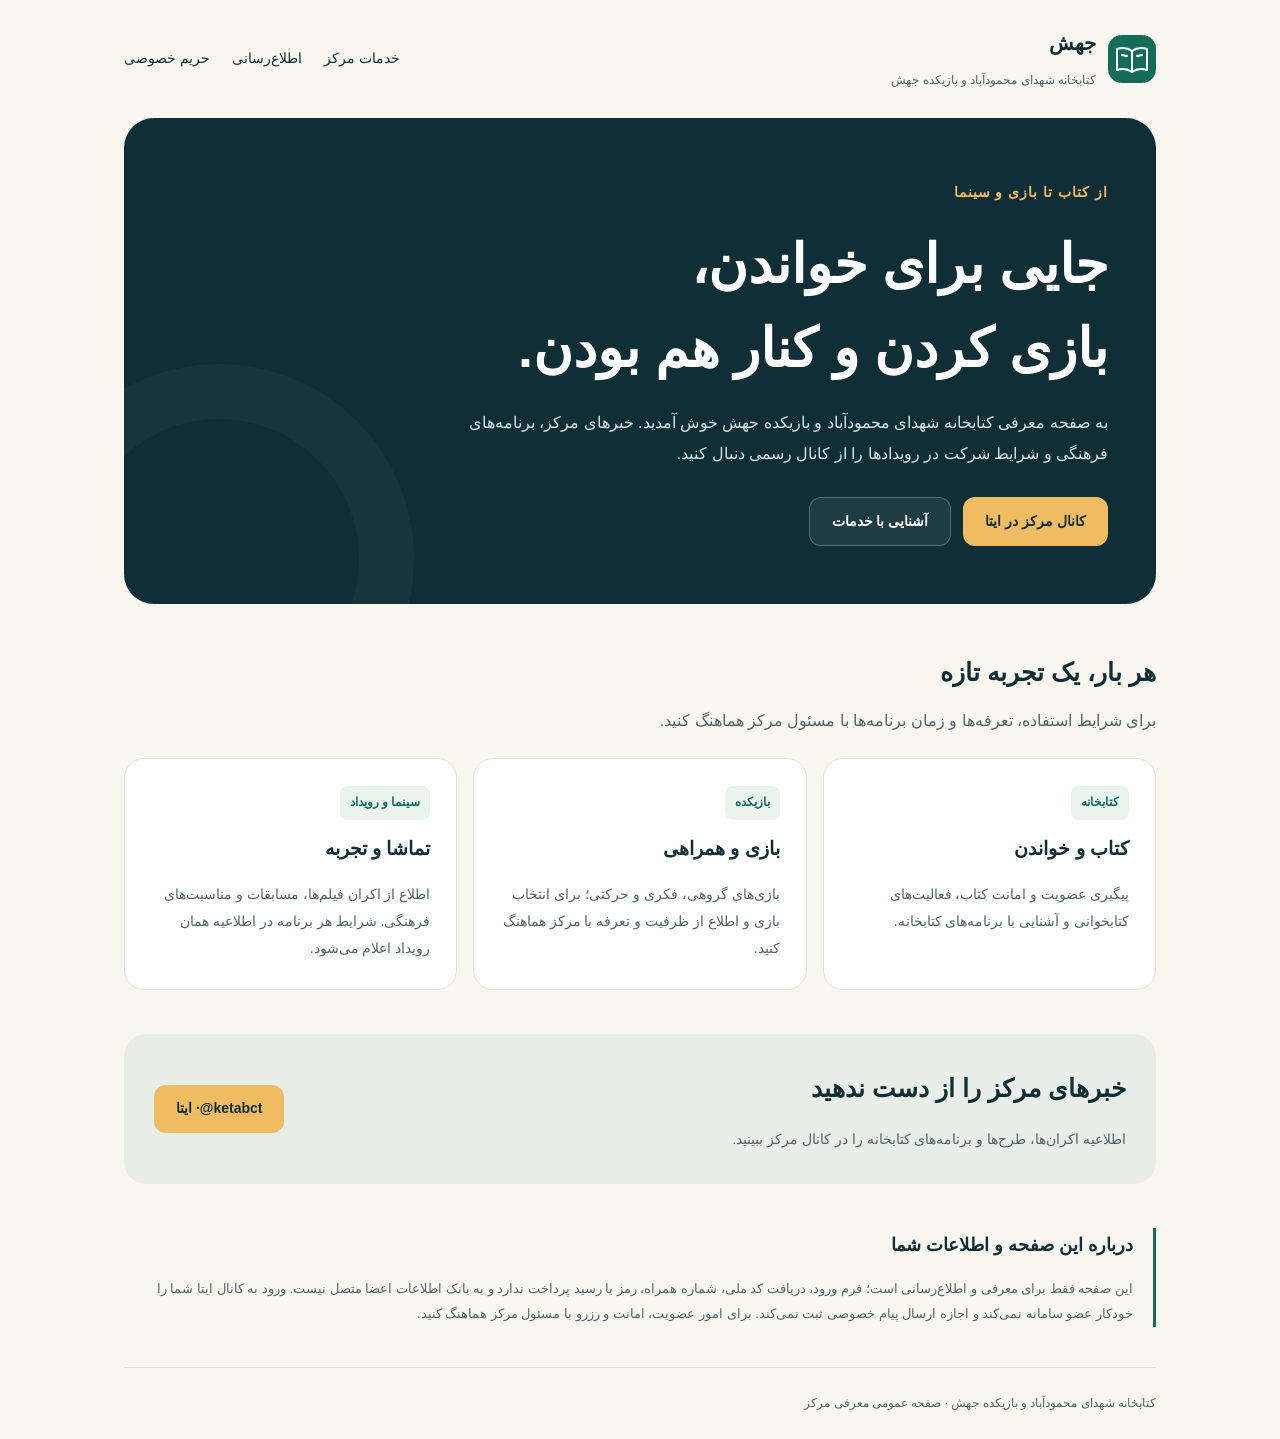
==== index.html @ 8a67163d "Create index.html" ====
<!doctype html>
<html lang="fa" dir="rtl">
<head>
  <meta charset="utf-8">
  <meta name="viewport" content="width=device-width, initial-scale=1">
  <meta name="description" content="صفحه معرفی کتابخانه شهدای محمودآباد و بازیکده جهش؛ کتاب، بازی، سینما و رویدادهای فرهنگی.">
  <meta name="referrer" content="no-referrer">
  <meta http-equiv="Content-Security-Policy" content="default-src 'none'; style-src 'unsafe-inline'; img-src 'self' data:; base-uri 'none'; form-action 'none'; connect-src 'none'">
  <meta name="theme-color" content="#102e35">
  <title>جهش | کتابخانه شهدای محمودآباد</title>
  <style>
    :root{color-scheme:light;--ink:#102e35;--muted:#52656b;--green:#166c59;--gold:#f0bc62;--paper:#f8f6ee}
    *{box-sizing:border-box}
    body{margin:0;background:var(--paper);color:var(--ink);font-family:Tahoma,"Segoe UI",sans-serif;line-height:1.95}
    a{color:inherit}a:focus-visible{outline:3px solid #b66f08;outline-offset:5px}
    .skip{position:absolute;top:-80px;right:20px;background:white;padding:10px;z-index:2}.skip:focus{top:10px}
    .wrap{max-width:1080px;margin:auto;padding:0 24px}
    header{display:flex;align-items:center;justify-content:space-between;gap:16px;padding:24px 0}
    .brand{display:flex;align-items:center;gap:12px;text-decoration:none}.mark{width:48px;height:48px;flex-shrink:0;color:var(--green)}
    .brand strong{display:block;font-size:20px}.brand span{font-size:12px;color:var(--muted)}
    nav{display:flex;flex-wrap:wrap;gap:22px;font-size:14px}nav a{text-decoration:none}
    .hero{position:relative;overflow:hidden;border-radius:30px;padding:58px 48px;background:var(--ink);color:white}
    .hero::after{content:"";position:absolute;width:280px;height:280px;border:55px solid #ffffff08;border-radius:50%;left:-100px;bottom:-150px;pointer-events:none}
    .eyebrow{color:var(--gold);font-size:14px;font-weight:700;letter-spacing:1px}
    h1{font-size:clamp(30px,5vw,54px);line-height:1.55;margin:16px 0;max-width:800px}
    .hero p{max-width:660px;color:#d5e5e4;font-size:16px}.actions{display:flex;flex-wrap:wrap;gap:12px;margin-top:28px}
    .button{display:inline-flex;align-items:center;justify-content:center;min-height:48px;border-radius:12px;padding:10px 22px;text-decoration:none;font-size:14px;font-weight:700;background:var(--gold);color:var(--ink)}
    .button.secondary{background:#ffffff12;color:white;border:1px solid #ffffff40}
    section{scroll-margin-top:20px;margin-top:44px}h2{font-size:25px;margin:0 0 8px}h3{font-size:19px;margin:10px 0}
    .intro{color:var(--muted);margin:0 0 22px}.grid{display:grid;grid-template-columns:repeat(3,minmax(0,1fr));gap:16px}
    .card{padding:26px;border-radius:20px;background:white;border:1px solid #e0e6df}.card .tag{font-size:12px;font-weight:700;color:var(--green);background:#eaf3ed;border-radius:8px;padding:5px 10px;display:inline-block}
    .card p{color:var(--muted);font-size:14px;margin-bottom:0}.contact{background:#e8eee7;border-radius:22px;padding:30px;display:flex;align-items:center;justify-content:space-between;gap:24px}
    .contact p{color:var(--muted);font-size:14px;margin-bottom:0}.privacy{border-right:3px solid var(--green);padding:0 20px;color:var(--muted);font-size:13px}
    .privacy h2{font-size:18px;color:var(--ink)}footer{border-top:1px solid #dce3dc;margin-top:40px;padding:24px 0;color:var(--muted);font-size:12px}
    @media(max-width:760px){.wrap{padding:0 16px}header{align-items:flex-start;flex-direction:column;gap:12px}.hero{padding:34px 24px;border-radius:22px}.grid{grid-template-columns:1fr}.contact{align-items:flex-start;flex-direction:column}section{margin-top:30px}nav{gap:18px}.brand strong{font-size:18px}}
    @media(prefers-reduced-motion:no-preference){a{transition:opacity .15s}a:hover{opacity:.85}}
  </style>
</head>
<body>
  <a class="skip" href="#main">رفتن به محتوای اصلی</a>
  <div class="wrap">
    <header>
      <a class="brand" href="#main" aria-label="جهش؛ صفحه اصلی">
        <svg class="mark" viewBox="0 0 48 48" fill="none" aria-hidden="true"><rect width="48" height="48" rx="14" fill="currentColor"/><path d="M9 14c6-2 11-1 15 2 4-3 9-4 15-2v21c-6-2-11-1-15 2-4-3-9-4-15-2V14Z" stroke="white" stroke-width="2" stroke-linejoin="round"/><path d="M24 16v21M14 20l5 1M29 21l5-1" stroke="white" stroke-width="2" stroke-linecap="round"/></svg>
        <div><strong>جهش</strong><span>کتابخانه شهدای محمودآباد و بازیکده جهش</span></div>
      </a>
      <nav aria-label="راهنمای صفحه"><a href="#services">خدمات مرکز</a><a href="#contact">اطلاع‌رسانی</a><a href="#privacy">حریم خصوصی</a></nav>
    </header>
    <main id="main">
      <div class="hero">
        <span class="eyebrow">از کتاب تا بازی و سینما</span>
        <h1>جایی برای خواندن،<br>بازی کردن و کنار هم بودن.</h1>
        <p>به صفحه معرفی کتابخانه شهدای محمودآباد و بازیکده جهش خوش آمدید. خبرهای مرکز، برنامه‌های فرهنگی و شرایط شرکت در رویدادها را از کانال رسمی دنبال کنید.</p>
        <div class="actions"><a class="button" href="https://eitaa.com/ketabct" rel="noreferrer">کانال مرکز در ایتا</a><a class="button secondary" href="#services">آشنایی با خدمات</a></div>
      </div>
      <section id="services" aria-labelledby="services-title">
        <h2 id="services-title">هر بار، یک تجربه تازه</h2><p class="intro">برای شرایط استفاده، تعرفه‌ها و زمان برنامه‌ها با مسئول مرکز هماهنگ کنید.</p>
        <div class="grid">
          <article class="card"><span class="tag">کتابخانه</span><h3>کتاب و خواندن</h3><p>پیگیری عضویت و امانت کتاب، فعالیت‌های کتابخوانی و آشنایی با برنامه‌های کتابخانه.</p></article>
          <article class="card"><span class="tag">بازیکده</span><h3>بازی و همراهی</h3><p>بازی‌های گروهی، فکری و حرکتی؛ برای انتخاب بازی و اطلاع از ظرفیت و تعرفه با مرکز هماهنگ کنید.</p></article>
          <article class="card"><span class="tag">سینما و رویداد</span><h3>تماشا و تجربه</h3><p>اطلاع از اکران فیلم‌ها، مسابقات و مناسبت‌های فرهنگی. شرایط هر برنامه در اطلاعیه همان رویداد اعلام می‌شود.</p></article>
        </div>
      </section>
      <section id="contact" class="contact" aria-labelledby="contact-title">
        <div><h2 id="contact-title">خبرهای مرکز را از دست ندهید</h2><p>اطلاعیه اکران‌ها، طرح‌ها و برنامه‌های کتابخانه را در کانال مرکز ببینید.</p></div>
        <a class="button" href="https://eitaa.com/ketabct" rel="noreferrer"><bdi>@ketabct</bdi> · ایتا</a>
      </section>
      <section id="privacy" class="privacy" aria-labelledby="privacy-title">
        <h2 id="privacy-title">درباره این صفحه و اطلاعات شما</h2>
        <p>این صفحه فقط برای معرفی و اطلاع‌رسانی است؛ فرم ورود، دریافت کد ملی، شماره همراه، رمز یا رسید پرداخت ندارد و به بانک اطلاعات اعضا متصل نیست. ورود به کانال ایتا شما را خودکار عضو سامانه نمی‌کند و اجازه ارسال پیام خصوصی ثبت نمی‌کند. برای امور عضویت، امانت و رزرو با مسئول مرکز هماهنگ کنید.</p>
      </section>
    </main>
    <footer>کتابخانه شهدای محمودآباد و بازیکده جهش · صفحه عمومی معرفی مرکز</footer>
  </div>
</body>
</html>
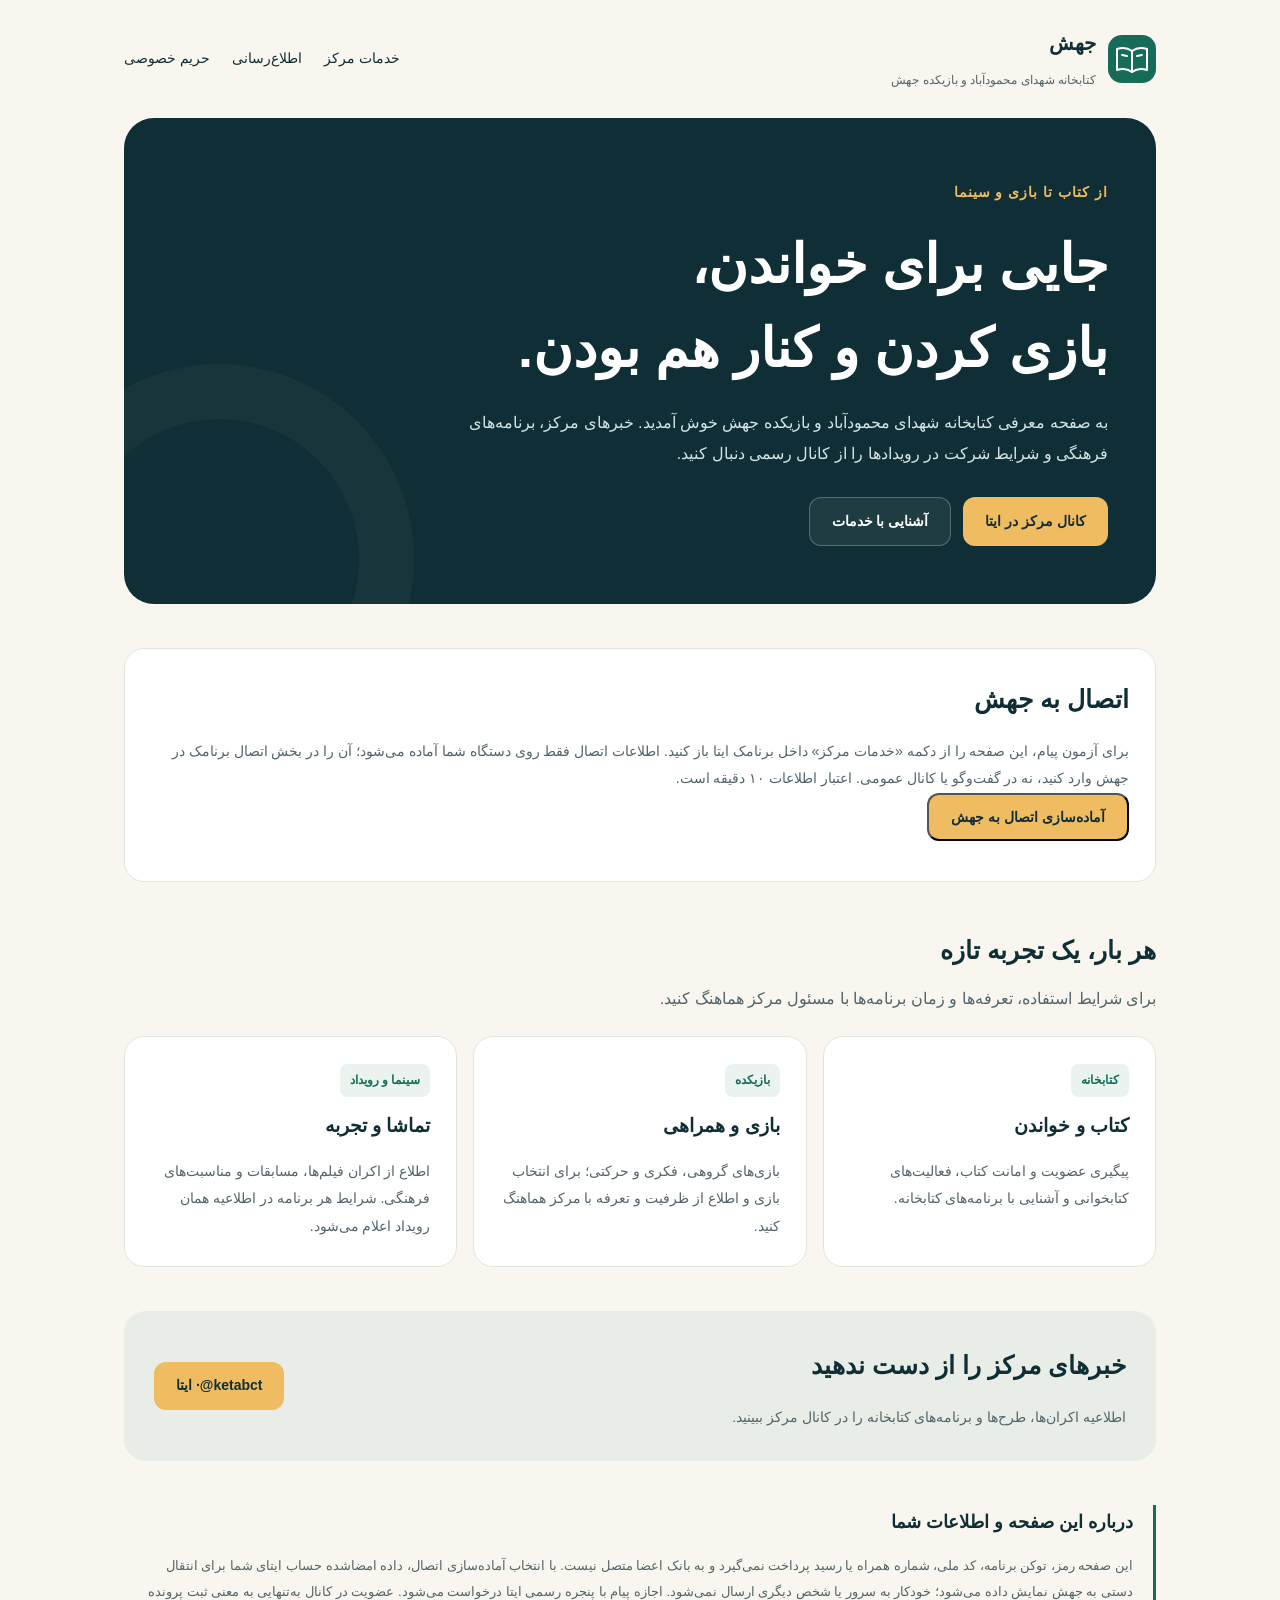
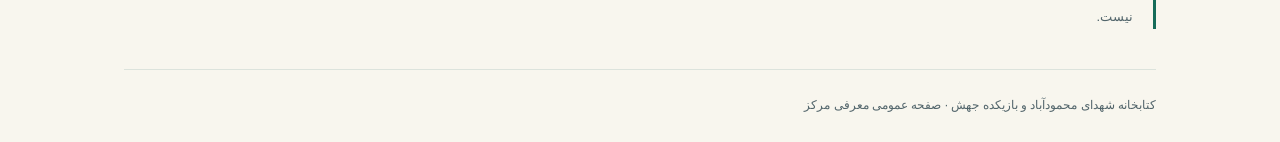
==== commit 43cf1579: "Add secure Eitaa connection handoff" ====
--- a/index.html
+++ b/index.html
@@ -5,7 +5,8 @@
   <meta name="viewport" content="width=device-width, initial-scale=1">
   <meta name="description" content="صفحه معرفی کتابخانه شهدای محمودآباد و بازیکده جهش؛ کتاب، بازی، سینما و رویدادهای فرهنگی.">
   <meta name="referrer" content="no-referrer">
-  <meta http-equiv="Content-Security-Policy" content="default-src 'none'; style-src 'unsafe-inline'; img-src 'self' data:; base-uri 'none'; form-action 'none'; connect-src 'none'">
+  <meta http-equiv="Content-Security-Policy" content="default-src 'none'; script-src https://developer.eitaa.com 'sha256-NZ6/RRHl8JkFRATscyGqXaw9WIoztIr5+ONSayVBC04='; style-src 'unsafe-inline'; img-src 'self' data:; base-uri 'none'; form-action 'none'; connect-src 'none'">
+  <script src="https://developer.eitaa.com/eitaa-web-app.js"></script>
   <meta name="theme-color" content="#102e35">
   <title>جهش | کتابخانه شهدای محمودآباد</title>
   <style>
@@ -53,6 +54,13 @@
         <p>به صفحه معرفی کتابخانه شهدای محمودآباد و بازیکده جهش خوش آمدید. خبرهای مرکز، برنامه‌های فرهنگی و شرایط شرکت در رویدادها را از کانال رسمی دنبال کنید.</p>
         <div class="actions"><a class="button" href="https://eitaa.com/ketabct" rel="noreferrer">کانال مرکز در ایتا</a><a class="button secondary" href="#services">آشنایی با خدمات</a></div>
       </div>
+      <section class="card" id="connect" aria-labelledby="connect-title">
+        <h2 id="connect-title">اتصال به جهش</h2>
+        <p>برای آزمون پیام، این صفحه را از دکمه «خدمات مرکز» داخل برنامک ایتا باز کنید. اطلاعات اتصال فقط روی دستگاه شما آماده می‌شود؛ آن را در بخش اتصال برنامک در جهش وارد کنید، نه در گفت‌وگو یا کانال عمومی. اعتبار اطلاعات ۱۰ دقیقه است.</p>
+        <button type="button" class="button" id="prepare-connection">آماده‌سازی اتصال به جهش</button>
+        <p id="connection-status" role="status" aria-live="polite"></p>
+        <textarea id="connection-data" aria-label="اطلاعات امضاشده اتصال؛ فقط در جهش وارد کنید" readonly hidden dir="ltr" style="width:100%;min-height:110px"></textarea>
+      </section>
       <section id="services" aria-labelledby="services-title">
         <h2 id="services-title">هر بار، یک تجربه تازه</h2><p class="intro">برای شرایط استفاده، تعرفه‌ها و زمان برنامه‌ها با مسئول مرکز هماهنگ کنید.</p>
         <div class="grid">
@@ -67,10 +75,41 @@
       </section>
       <section id="privacy" class="privacy" aria-labelledby="privacy-title">
         <h2 id="privacy-title">درباره این صفحه و اطلاعات شما</h2>
-        <p>این صفحه فقط برای معرفی و اطلاع‌رسانی است؛ فرم ورود، دریافت کد ملی، شماره همراه، رمز یا رسید پرداخت ندارد و به بانک اطلاعات اعضا متصل نیست. ورود به کانال ایتا شما را خودکار عضو سامانه نمی‌کند و اجازه ارسال پیام خصوصی ثبت نمی‌کند. برای امور عضویت، امانت و رزرو با مسئول مرکز هماهنگ کنید.</p>
+        <p>این صفحه رمز، توکن برنامه، کد ملی، شماره همراه یا رسید پرداخت نمی‌گیرد و به بانک اعضا متصل نیست. با انتخاب آماده‌سازی اتصال، داده امضاشده حساب ایتای شما برای انتقال دستی به جهش نمایش داده می‌شود؛ خودکار به سرور یا شخص دیگری ارسال نمی‌شود. اجازه پیام با پنجره رسمی ایتا درخواست می‌شود. عضویت در کانال به‌تنهایی به معنی ثبت پرونده نیست.</p>
       </section>
     </main>
     <footer>کتابخانه شهدای محمودآباد و بازیکده جهش · صفحه عمومی معرفی مرکز</footer>
   </div>
+<script>
+"use strict";
+const connectionButton = document.getElementById("prepare-connection");
+const connectionStatus = document.getElementById("connection-status");
+const connectionData = document.getElementById("connection-data");
+connectionButton.addEventListener("click", () => {
+  const app = window.Eitaa && window.Eitaa.WebApp;
+  connectionData.value = "";
+  connectionData.hidden = true;
+  if (!app || !app.initData) {
+    connectionStatus.textContent = "این صفحه را از داخل برنامک ایتا، دکمه خدمات مرکز باز کنید؛ مرورگر معمولی شناسه معتبر نمی‌دهد.";
+    return;
+  }
+  const showConnection = () => {
+    connectionData.value = app.initData;
+    connectionData.hidden = false;
+    connectionData.focus();
+    connectionData.select();
+    connectionStatus.textContent = "متن انتخاب‌شده را کپی و فقط در تنظیمات برنامک جهش وارد کنید. هیچ پیامی هنوز ارسال نشده است.";
+  };
+  if (app.initDataUnsafe && app.initDataUnsafe.user && app.initDataUnsafe.user.allows_write_to_pm === true) {
+    showConnection();
+  } else if (typeof app.requestWriteAccess === "function") {
+    app.requestWriteAccess(allowed => {
+      connectionStatus.textContent = allowed ? "مجوز داده شد. برنامک را ببندید و دوباره باز کنید تا مجوز در اطلاعات امضاشده ثبت شود؛ سپس آماده‌سازی اتصال را بزنید." : "مجوز ارسال داده نشد؛ هیچ پیامی ارسال نمی‌شود.";
+    });
+  } else {
+    connectionStatus.textContent = "این نسخه ایتا از درخواست مجوز پشتیبانی نمی‌کند؛ ایتا را به‌روز کنید.";
+  }
+});
+</script>
 </body>
 </html>
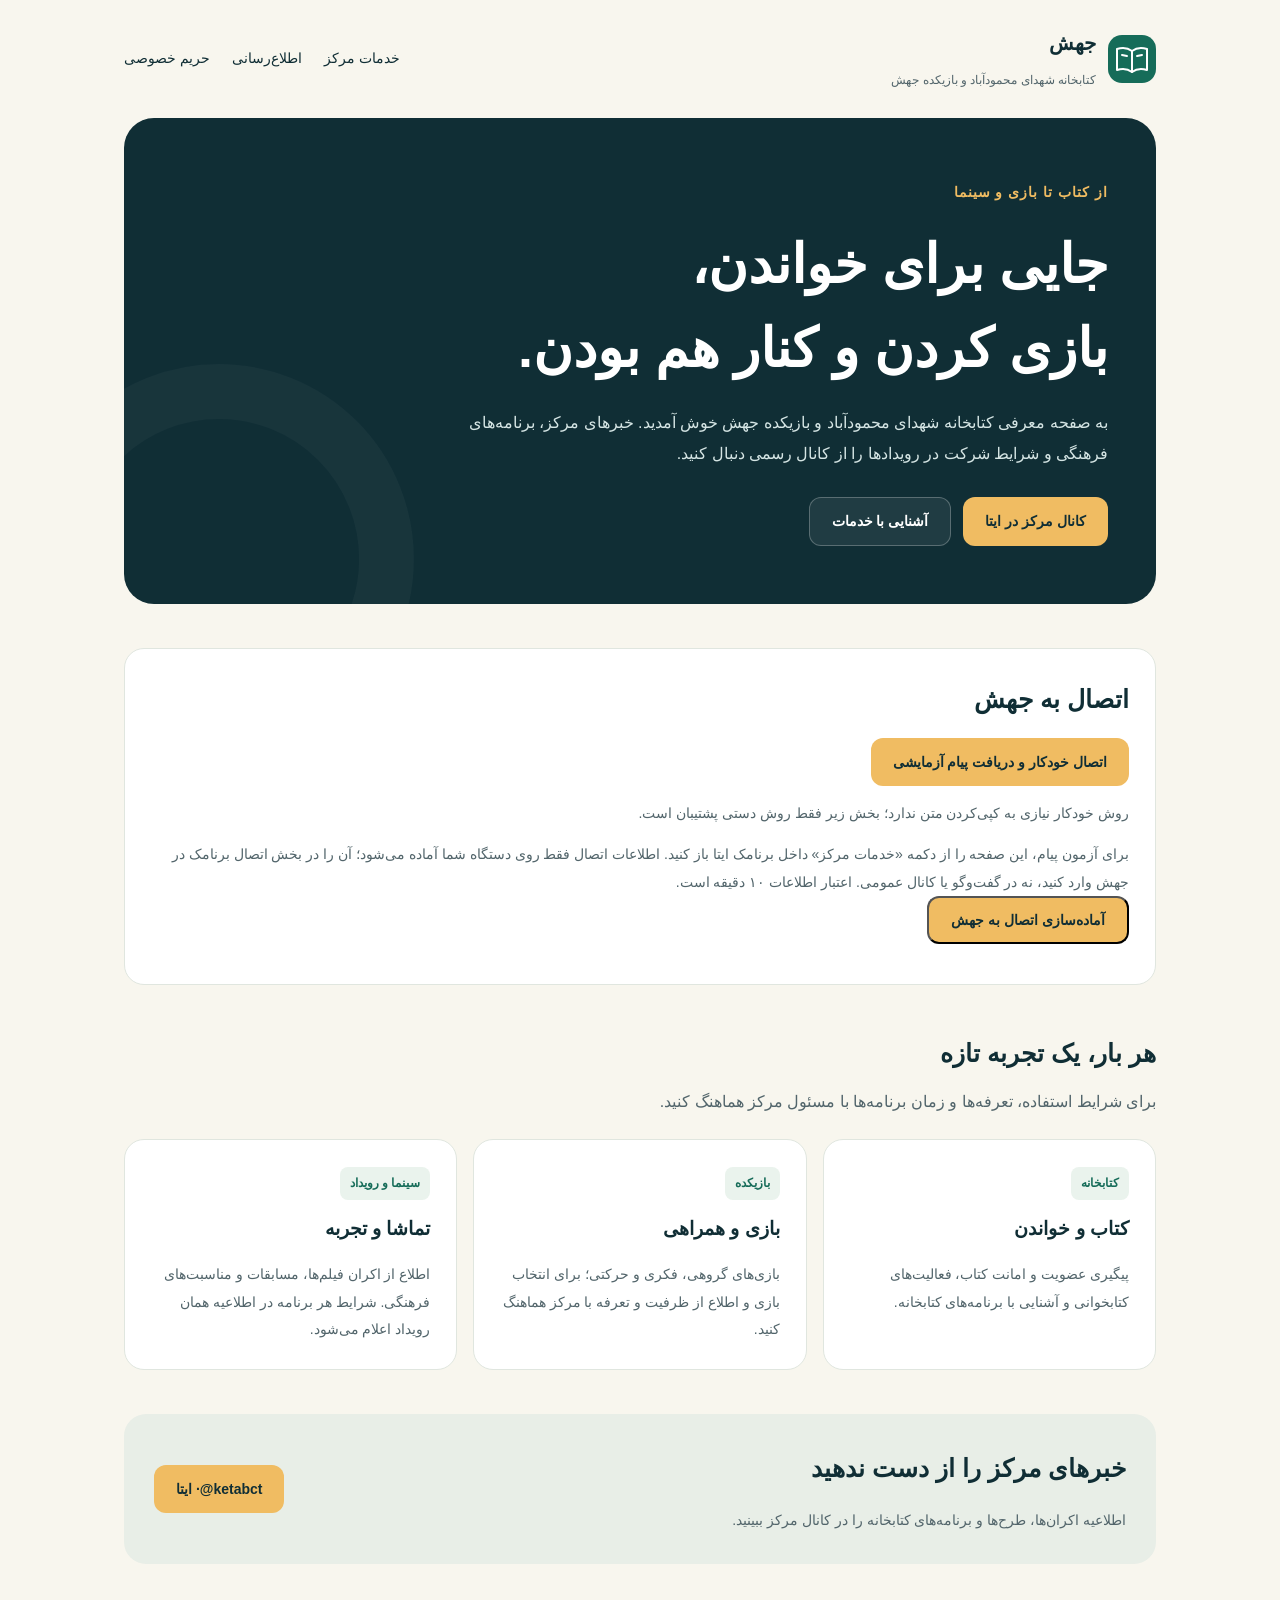
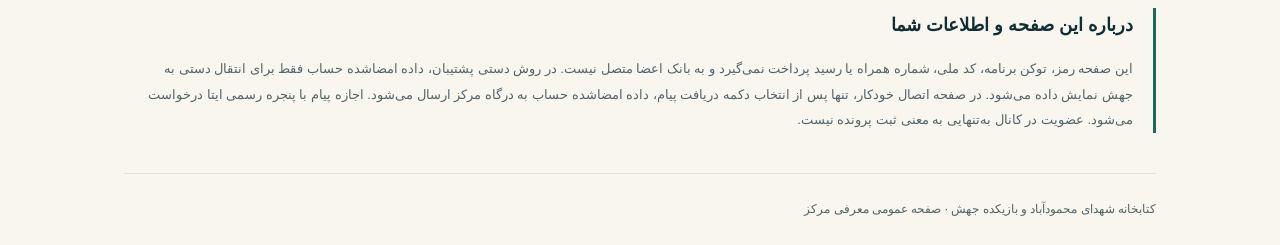
==== commit 31b9a197: "Link stable connection page and explain data handling" ====
--- a/index.html
+++ b/index.html
@@ -6,7 +6,7 @@
   <meta name="description" content="صفحه معرفی کتابخانه شهدای محمودآباد و بازیکده جهش؛ کتاب، بازی، سینما و رویدادهای فرهنگی.">
   <meta name="referrer" content="no-referrer">
   <meta http-equiv="Content-Security-Policy" content="default-src 'none'; script-src https://developer.eitaa.com 'sha256-NZ6/RRHl8JkFRATscyGqXaw9WIoztIr5+ONSayVBC04='; style-src 'unsafe-inline'; img-src 'self' data:; base-uri 'none'; form-action 'none'; connect-src 'none'">
-  <script src="https://developer.eitaa.com/eitaa-web-app.js"></script>
+  <script src="https://developer.eitaa.com/eitaa-web-app.js" defer></script>
   <meta name="theme-color" content="#102e35">
   <title>جهش | کتابخانه شهدای محمودآباد</title>
   <style>
@@ -56,6 +56,8 @@
       </div>
       <section class="card" id="connect" aria-labelledby="connect-title">
         <h2 id="connect-title">اتصال به جهش</h2>
+        <p><a class="button" href="./connect.html">اتصال خودکار و دریافت پیام آزمایشی</a></p>
+        <p>روش خودکار نیازی به کپی‌کردن متن ندارد؛ بخش زیر فقط روش دستی پشتیبان است.</p>
         <p>برای آزمون پیام، این صفحه را از دکمه «خدمات مرکز» داخل برنامک ایتا باز کنید. اطلاعات اتصال فقط روی دستگاه شما آماده می‌شود؛ آن را در بخش اتصال برنامک در جهش وارد کنید، نه در گفت‌وگو یا کانال عمومی. اعتبار اطلاعات ۱۰ دقیقه است.</p>
         <button type="button" class="button" id="prepare-connection">آماده‌سازی اتصال به جهش</button>
         <p id="connection-status" role="status" aria-live="polite"></p>
@@ -75,7 +77,7 @@
       </section>
       <section id="privacy" class="privacy" aria-labelledby="privacy-title">
         <h2 id="privacy-title">درباره این صفحه و اطلاعات شما</h2>
-        <p>این صفحه رمز، توکن برنامه، کد ملی، شماره همراه یا رسید پرداخت نمی‌گیرد و به بانک اعضا متصل نیست. با انتخاب آماده‌سازی اتصال، داده امضاشده حساب ایتای شما برای انتقال دستی به جهش نمایش داده می‌شود؛ خودکار به سرور یا شخص دیگری ارسال نمی‌شود. اجازه پیام با پنجره رسمی ایتا درخواست می‌شود. عضویت در کانال به‌تنهایی به معنی ثبت پرونده نیست.</p>
+        <p>این صفحه رمز، توکن برنامه، کد ملی، شماره همراه یا رسید پرداخت نمی‌گیرد و به بانک اعضا متصل نیست. در روش دستی پشتیبان، داده امضاشده حساب فقط برای انتقال دستی به جهش نمایش داده می‌شود. در صفحه اتصال خودکار، تنها پس از انتخاب دکمه دریافت پیام، داده امضاشده حساب به درگاه مرکز ارسال می‌شود. اجازه پیام با پنجره رسمی ایتا درخواست می‌شود. عضویت در کانال به‌تنهایی به معنی ثبت پرونده نیست.</p>
       </section>
     </main>
     <footer>کتابخانه شهدای محمودآباد و بازیکده جهش · صفحه عمومی معرفی مرکز</footer>
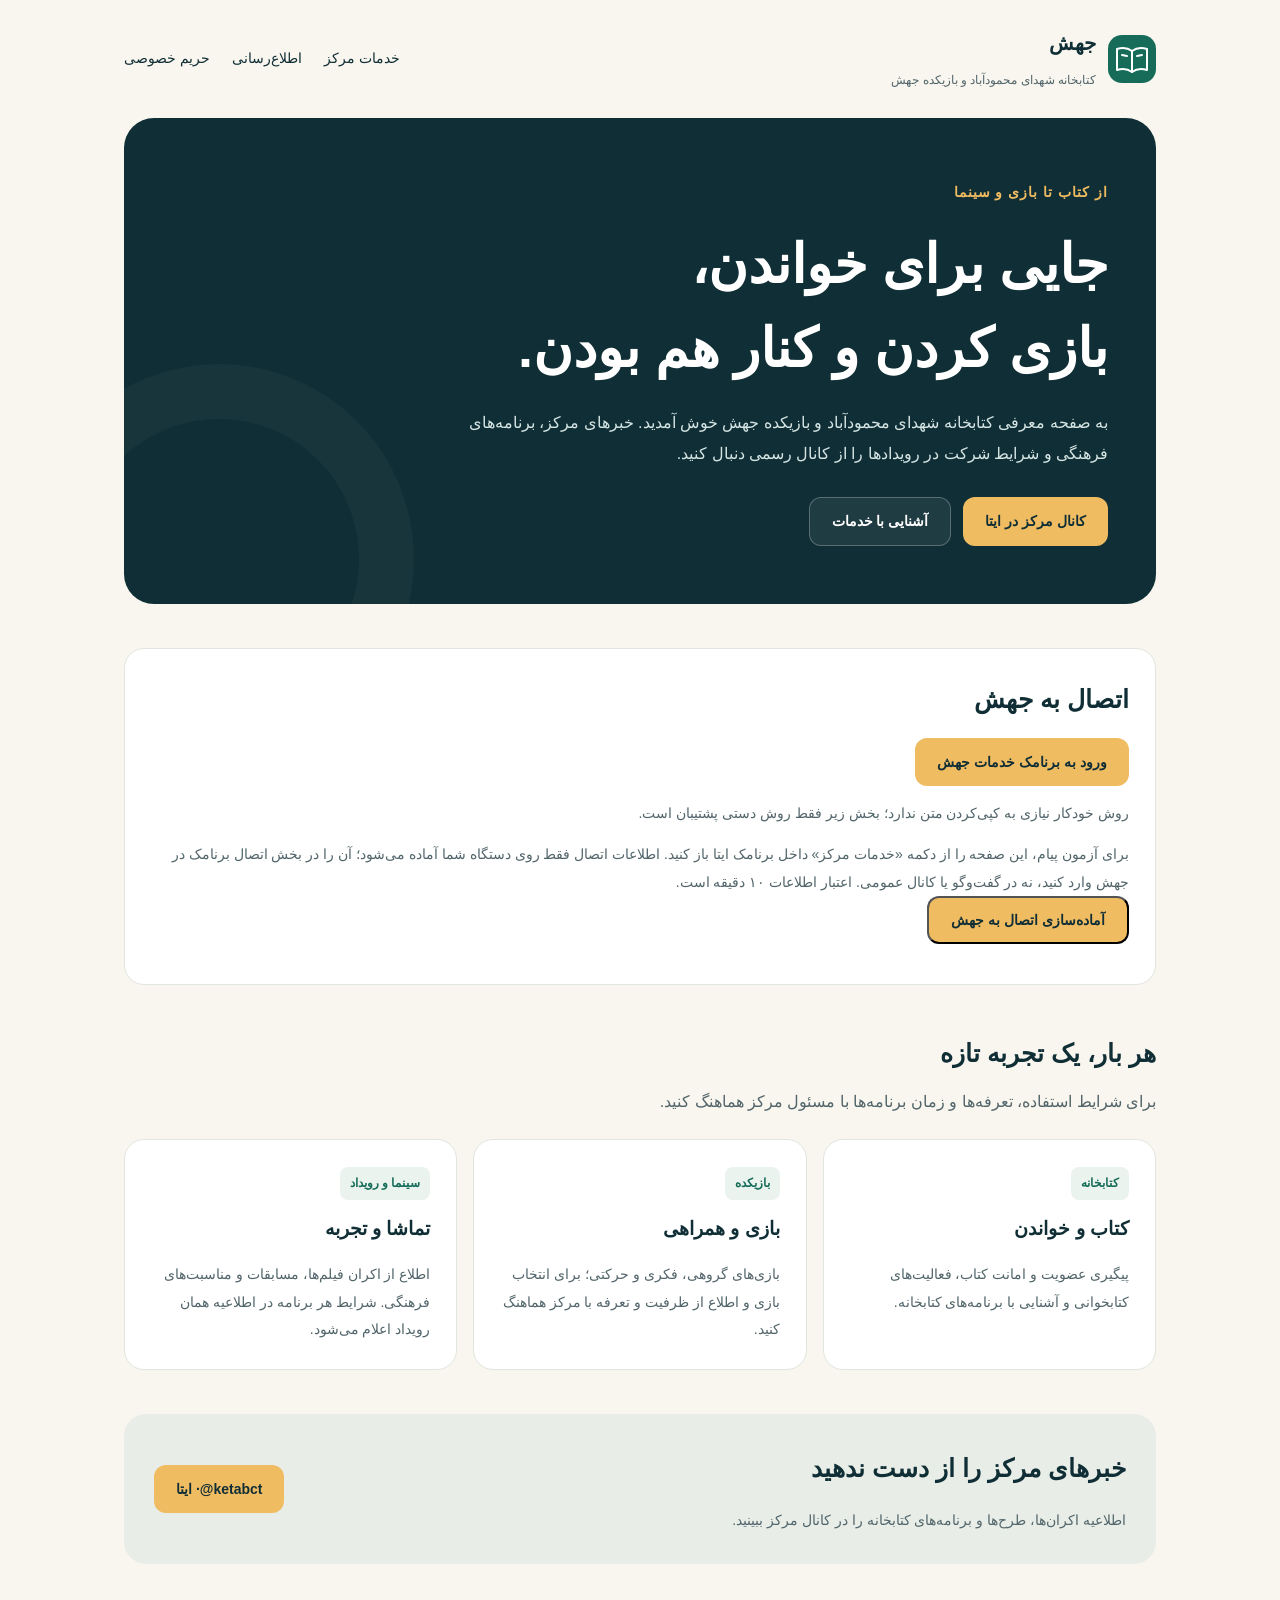
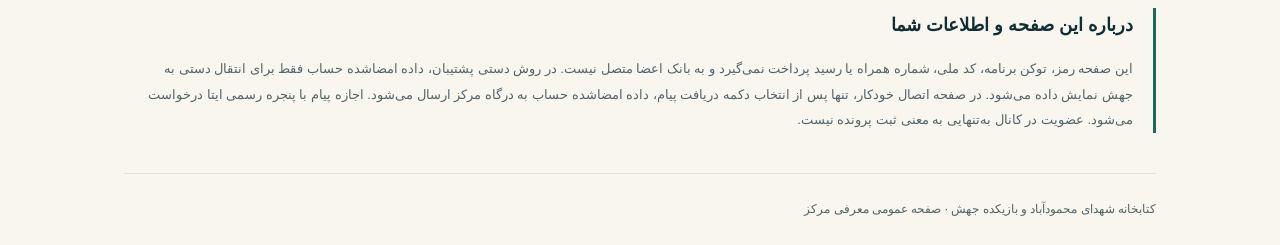
==== commit 6873c946: "Link public introduction to Jahesh services miniapp" ====
--- a/index.html
+++ b/index.html
@@ -56,7 +56,7 @@
       </div>
       <section class="card" id="connect" aria-labelledby="connect-title">
         <h2 id="connect-title">اتصال به جهش</h2>
-        <p><a class="button" href="./connect.html">اتصال خودکار و دریافت پیام آزمایشی</a></p>
+        <p><a class="button" href="./connect.html">ورود به برنامک خدمات جهش</a></p>
         <p>روش خودکار نیازی به کپی‌کردن متن ندارد؛ بخش زیر فقط روش دستی پشتیبان است.</p>
         <p>برای آزمون پیام، این صفحه را از دکمه «خدمات مرکز» داخل برنامک ایتا باز کنید. اطلاعات اتصال فقط روی دستگاه شما آماده می‌شود؛ آن را در بخش اتصال برنامک در جهش وارد کنید، نه در گفت‌وگو یا کانال عمومی. اعتبار اطلاعات ۱۰ دقیقه است.</p>
         <button type="button" class="button" id="prepare-connection">آماده‌سازی اتصال به جهش</button>
